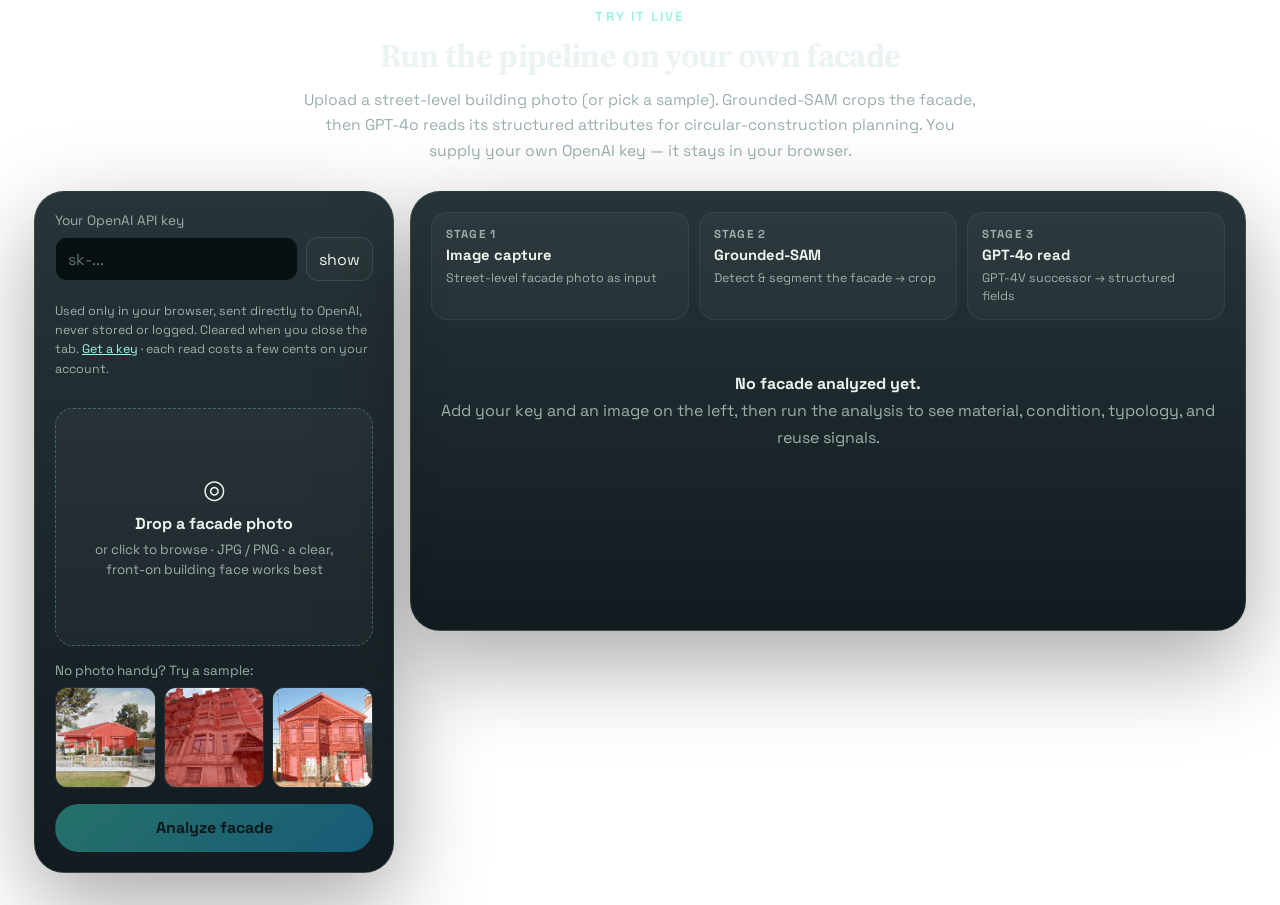
==== demo.html @ 01114e00 "Add files via upload" ====
<!DOCTYPE html>
<html lang="en">
<head>
<meta charset="UTF-8" />
<meta name="viewport" content="width=device-width, initial-scale=1.0" />
<title>URBAN-AI · Live Demo</title>
<link rel="preconnect" href="https://fonts.googleapis.com" />
<link rel="preconnect" href="https://fonts.gstatic.com" crossorigin />
<link href="https://fonts.googleapis.com/css2?family=Space+Grotesk:wght@400;500;700&family=Source+Serif+4:opsz,wght@8..60,400;8..60,600&display=swap" rel="stylesheet" />
<style>
  :root {
    --bg:#071114; --panel:rgba(10,24,29,0.88); --panel-strong:rgba(8,18,22,0.96);
    --ink:#ecf4ef; --muted:#9ab0aa; --line:rgba(178,223,212,0.14);
    --accent:#3dd6c1; --accent-strong:#9cf3e2; --accent-warm:#f3a65a;
    --shadow:0 32px 90px rgba(0,0,0,0.34); --radius-lg:30px; --radius-md:18px; --radius-sm:12px;
  }
  *{box-sizing:border-box;} html,body{margin:0;}
  body{font-family:"Space Grotesk",sans-serif;color:var(--ink);background:transparent;}
  img{display:block;max-width:100%;}
  .demo-section{width:min(1320px,calc(100vw - 32px));margin:0 auto;padding:8px 18px 32px;}
  .section-heading{margin-bottom:22px;text-align:center;}
  .eyebrow{margin:0 0 14px;color:var(--accent-strong);font-size:.82rem;font-weight:700;letter-spacing:.16em;text-transform:uppercase;}
  .section-heading h2{margin:0;font-family:"Source Serif 4",serif;font-size:clamp(1.9rem,2.6vw,3.2rem);line-height:1.04;letter-spacing:-.02em;}
  .section-sub{max-width:680px;margin:14px auto 0;color:var(--muted);line-height:1.65;font-size:.98rem;}
  .demo-layout{display:grid;grid-template-columns:360px minmax(0,1fr);gap:16px;margin-top:26px;align-items:start;}
  .card{background:linear-gradient(180deg,var(--panel),var(--panel-strong));border-radius:var(--radius-lg);border:1px solid var(--line);box-shadow:var(--shadow);padding:20px;}
  .key-block{display:grid;gap:8px;}
  .key-row{display:flex;gap:8px;}
  .key-block label{font-size:.85rem;color:var(--muted);}
  .key-block input{flex:1;min-height:44px;border-radius:var(--radius-sm);border:1px solid rgba(156,243,226,.14);background:rgba(4,12,15,.88);color:var(--ink);padding:0 12px;font:inherit;}
  .key-block input::placeholder{color:rgba(154,176,170,.6);}
  .key-block .reveal{min-height:44px;padding:0 12px;border-radius:var(--radius-sm);cursor:pointer;border:1px solid var(--line);background:rgba(255,255,255,.02);color:var(--ink);font:inherit;}
  .key-note{font-size:.78rem;color:var(--muted);line-height:1.55;}
  .key-note a{color:var(--accent-strong);}
  .dropzone{position:relative;border:1.5px dashed rgba(156,243,226,.28);border-radius:var(--radius-md);background:rgba(255,255,255,.03);aspect-ratio:4/3;display:grid;place-items:center;text-align:center;cursor:pointer;overflow:hidden;transition:border-color .2s,background .2s;}
  .dropzone:hover,.dropzone.drag{border-color:var(--accent);background:rgba(61,214,193,.06);}
  .dropzone .dz-inner{padding:22px;pointer-events:none;}
  .dropzone .dz-icon{font-size:1.6rem;}
  .dropzone .dz-title{margin-top:8px;font-weight:700;}
  .dropzone .dz-hint{margin-top:6px;color:var(--muted);font-size:.84rem;line-height:1.5;}
  .dropzone img.preview{position:absolute;inset:0;width:100%;height:100%;object-fit:contain;background:rgba(4,12,15,.5);}
  .scan{position:absolute;inset:0;pointer-events:none;opacity:0;background:linear-gradient(180deg,transparent 0%,rgba(61,214,193,0) 45%,rgba(61,214,193,.35) 50%,rgba(61,214,193,0) 55%,transparent 100%);background-size:100% 220%;}
  .dropzone.scanning .scan{opacity:1;animation:sweep 1.1s linear infinite;}
  @keyframes sweep{from{background-position:0 -110%;}to{background-position:0 110%;}}
  .crop-badge{position:absolute;left:10px;bottom:10px;padding:4px 10px;border-radius:999px;background:rgba(4,12,15,.82);border:1px solid var(--line);font-size:.72rem;letter-spacing:.06em;text-transform:uppercase;color:var(--accent-strong);}
  .input-card{display:grid;gap:16px;align-content:start;}
  .samples{display:grid;gap:8px;}
  .samples .lbl{font-size:.84rem;color:var(--muted);}
  .sample-rail{display:grid;grid-template-columns:repeat(3,1fr);gap:8px;}
  .sample-rail button{padding:0;border:1px solid var(--line);border-radius:var(--radius-sm);background:rgba(4,12,15,.6);cursor:pointer;overflow:hidden;aspect-ratio:1/1;transition:border-color .18s,transform .18s;}
  .sample-rail button:hover{border-color:var(--accent);transform:translateY(-2px);}
  .sample-rail img{width:100%;height:100%;object-fit:cover;}
  .button{display:inline-flex;align-items:center;justify-content:center;min-height:48px;padding:0 18px;border-radius:999px;font:inherit;font-weight:700;cursor:pointer;border:1px solid transparent;width:100%;}
  .button.primary{background:linear-gradient(135deg,var(--accent),#1ea7e1);color:#041014;box-shadow:0 16px 40px rgba(61,214,193,.22);}
  .button.primary:disabled{opacity:.45;cursor:not-allowed;box-shadow:none;}
  .result-card{min-height:440px;display:grid;gap:20px;align-content:start;}
  .pipeline{display:grid;grid-template-columns:repeat(3,1fr);gap:10px;}
  .stage{padding:14px;border-radius:16px;border:1px solid rgba(156,243,226,.08);background:rgba(255,255,255,.03);}
  .stage .num{font-size:.72rem;font-weight:700;letter-spacing:.1em;text-transform:uppercase;color:var(--muted);}
  .stage h4{margin:6px 0 4px;font-size:.92rem;line-height:1.2;}
  .stage p{margin:0;font-size:.78rem;color:var(--muted);line-height:1.45;}
  .stage.active{border-color:var(--accent);background:rgba(61,214,193,.08);}
  .stage.done .num{color:var(--accent-strong);}
  .placeholder{color:var(--muted);line-height:1.7;padding:30px 6px;text-align:center;}
  .placeholder strong{color:var(--ink);}
  .results-grid{display:grid;grid-template-columns:repeat(2,minmax(0,1fr));gap:14px;}
  .attr{padding:14px;border-radius:18px;border:1px solid rgba(156,243,226,.08);background:rgba(255,255,255,.03);}
  .attr.span2{grid-column:1 / -1;}
  .attr .tag{color:var(--muted);font-size:.78rem;font-weight:600;text-transform:uppercase;letter-spacing:.08em;}
  .attr .val{margin-top:8px;color:var(--accent-strong);font-size:1.02rem;line-height:1.4;}
  .attr .ev{margin-top:6px;color:var(--muted);font-size:.82rem;line-height:1.5;}
  .caveat{font-size:.82rem;color:var(--muted);line-height:1.6;border-top:1px solid var(--line);padding-top:14px;}
  .caveat b{color:var(--accent-warm);font-weight:700;}
  .error{color:var(--accent-warm);line-height:1.6;}
  .spinner{width:16px;height:16px;border-radius:50%;border:2px solid rgba(156,243,226,.25);border-top-color:var(--accent-strong);display:inline-block;vertical-align:-3px;margin-right:8px;animation:spin .7s linear infinite;}
  @keyframes spin{to{transform:rotate(360deg);}}
  @media (max-width:880px){.demo-layout{grid-template-columns:1fr;}}
  @media (prefers-reduced-motion:reduce){.dropzone.scanning .scan{animation:none;}.spinner{animation-duration:2s;}}
</style>
</head>
<body>
  <section class="demo-section">
    <div class="section-heading">
      <p class="eyebrow">Try It Live</p>
      <h2>Run the pipeline on your own facade</h2>
      <p class="section-sub">Upload a street-level building photo (or pick a sample). Grounded-SAM crops the facade, then GPT-4o reads its structured attributes for circular-construction planning. You supply your own OpenAI key &mdash; it stays in your browser.</p>
    </div>
    <div class="demo-layout">
      <div class="card input-card">
        <div class="key-block">
          <label for="key">Your OpenAI API key</label>
          <div class="key-row">
            <input id="key" type="password" autocomplete="off" spellcheck="false" placeholder="sk-..." />
            <button class="reveal" id="reveal" type="button" title="Show / hide">show</button>
          </div>
          <p class="key-note">Used only in your browser, sent directly to OpenAI, never stored or logged. Cleared when you close the tab. <a href="https://platform.openai.com/api-keys" target="_blank" rel="noreferrer">Get a key</a> &middot; each read costs a few cents on your account.</p>
        </div>
        <div class="dropzone" id="dropzone">
          <input type="file" id="file" accept="image/*" hidden />
          <div class="scan"></div>
          <div class="dz-inner" id="dzInner">
            <div class="dz-icon">&#9678;</div>
            <div class="dz-title">Drop a facade photo</div>
            <div class="dz-hint">or click to browse &middot; JPG / PNG &middot; a clear, front-on building face works best</div>
          </div>
        </div>
        <div class="samples">
          <span class="lbl">No photo handy? Try a sample:</span>
          <div class="sample-rail" id="sampleRail"></div>
        </div>
        <button class="button primary" id="analyze" disabled>Analyze facade</button>
      </div>
      <div class="card result-card">
        <div class="pipeline" id="pipeline">
          <div class="stage" data-stage="0"><div class="num">Stage 1</div><h4>Image capture</h4><p>Street-level facade photo as input</p></div>
          <div class="stage" data-stage="1"><div class="num">Stage 2</div><h4>Grounded-SAM</h4><p>Detect &amp; segment the facade &rarr; crop</p></div>
          <div class="stage" data-stage="2"><div class="num">Stage 3</div><h4>GPT-4o read</h4><p>GPT-4V successor &rarr; structured fields</p></div>
        </div>
        <div id="output">
          <div class="placeholder"><strong>No facade analyzed yet.</strong><br />Add your key and an image on the left, then run the analysis to see material, condition, typology, and reuse signals.</div>
        </div>
      </div>
    </div>
  </section>
<script>
/* ===================== CONFIG ===================== */
// Your Hugging Face Space base URL (the Grounded-SAM cropper). Format:
//   https://<hf-username>-<space-name>.hf.space
// Leave as "" to skip segmentation and send the full frame to GPT.
const SPACE_URL = "";  // e.g. "https://raghudeepika-urban-ai-grounded-sam.hf.space"

// OpenAI endpoint. If visitors hit CORS, deploy worker.js and point this at it.
const OPENAI_ENDPOINT = "https://api.openai.com/v1/chat/completions";
const MODEL = "gpt-4o"; // GPT-4V successor; gpt-4-vision-preview was removed
/* ================================================= */

const els = {
  key:document.getElementById('key'), reveal:document.getElementById('reveal'),
  dropzone:document.getElementById('dropzone'), dzInner:document.getElementById('dzInner'),
  file:document.getElementById('file'), analyze:document.getElementById('analyze'),
  output:document.getElementById('output'), sampleRail:document.getElementById('sampleRail'),
  stages:[...document.querySelectorAll('.stage')],
};
let imageDataUrl = null;

[{city:'Melbourne',url:'https://raghudeepika.github.io/URBAN-AI/melbourne_1.png'},
 {city:'Zurich',url:'https://raghudeepika.github.io/URBAN-AI/zurich_1.png'},
 {city:'San Francisco',url:'https://raghudeepika.github.io/URBAN-AI/sf_1.png'}].forEach(s=>{
  const b=document.createElement('button'); b.title=s.city; b.type='button';
  b.innerHTML=`<img src="${s.url}" alt="${s.city} sample facade" crossorigin="anonymous" />`;
  b.onclick=()=>loadFromUrl(s.url); els.sampleRail.appendChild(b);
});

els.reveal.onclick=()=>{const show=els.key.type==='password';els.key.type=show?'text':'password';els.reveal.textContent=show?'hide':'show';};
els.dropzone.onclick=()=>els.file.click();
els.file.onchange=e=>{if(e.target.files[0])loadFromFile(e.target.files[0]);};
['dragenter','dragover'].forEach(t=>els.dropzone.addEventListener(t,e=>{e.preventDefault();els.dropzone.classList.add('drag');}));
['dragleave','drop'].forEach(t=>els.dropzone.addEventListener(t,e=>{e.preventDefault();els.dropzone.classList.remove('drag');}));
els.dropzone.addEventListener('drop',e=>{const f=e.dataTransfer.files[0];if(f)loadFromFile(f);});

function loadFromFile(file){const r=new FileReader();r.onload=()=>setImage(r.result);r.readAsDataURL(file);}
async function loadFromUrl(url){try{const blob=await(await fetch(url)).blob();const r=new FileReader();r.onload=()=>setImage(r.result);r.readAsDataURL(blob);}catch{showError("Couldn't load that sample image.");}}
function showImage(dataUrl,badge){
  els.dzInner.style.display='none';
  els.dropzone.querySelectorAll('img.preview,.crop-badge').forEach(n=>n.remove());
  const img=document.createElement('img');img.className='preview';img.src=dataUrl;els.dropzone.appendChild(img);
  if(badge){const b=document.createElement('div');b.className='crop-badge';b.textContent=badge;els.dropzone.appendChild(b);}
}
function setImage(dataUrl){
  if(!/^data:image\//.test(dataUrl)){showError('Unsupported image format.');return;}
  imageDataUrl=dataUrl; showImage(dataUrl);
  els.analyze.disabled=false; resetStages();
  els.output.innerHTML=`<div class="placeholder"><strong>Ready.</strong><br />Press &ldquo;Analyze facade&rdquo; to read this building.</div>`;
  postHeight();
}
function resetStages(){els.stages.forEach(s=>s.classList.remove('active','done'));}
function setStage(i,state){const s=els.stages[i];s.classList.remove('active','done');if(state)s.classList.add(state);}
function showError(msg){els.output.innerHTML=`<div class="error">${msg}</div>`;postHeight();}
function setStatus(msg){els.output.innerHTML=`<div class="placeholder"><span class="spinner"></span>${msg}</div>`;postHeight();}

// ---- Stage 2: Grounded-SAM crop via your HF Space ----
async function segmentFacade(dataUrl){
  if(!SPACE_URL) return null;                       // not configured -> caller uses full frame
  const ctrl=new AbortController();
  const t=setTimeout(()=>ctrl.abort(),120000);      // generous: cold Space can take a while
  try{
    const res=await fetch(SPACE_URL.replace(/\/$/,'')+"/crop",{
      method:"POST",headers:{"Content-Type":"application/json"},
      body:JSON.stringify({image:dataUrl,prompt:"building facade."}),signal:ctrl.signal});
    if(!res.ok) throw new Error("space "+res.status);
    const data=await res.json();
    if(!data.ok) throw new Error(data.msg||"no facade");
    return data;                                     // {crop, masked, box, score}
  } finally { clearTimeout(t); }
}

const PROMPT=`You are the facade-attribute reader from the URBAN-AI pipeline (street-view facade mapping for circular construction). The image is a cropped building facade. Return ONLY a JSON object with exactly these keys:
{
 "is_facade": boolean,
 "main_material": {"value": string, "evidence": string},
 "secondary_material": {"value": string, "evidence": string},
 "building_typology": {"value": string, "evidence": string},
 "architectural_style": {"value": string, "evidence": string},
 "facade_condition": {"value": string, "evidence": string},
 "roof_type": {"value": string, "evidence": string},
 "historical_value": {"value": string, "evidence": string},
 "estimated_era": {"value": string, "evidence": string},
 "reuse_potential": {"value": string, "evidence": string}
}
Rules: "value" is concise (1-6 words; reuse_potential value is High/Moderate/Low). "evidence" is one short clause citing what is visible. reuse_potential judges recoverability of facade materials for circular reuse. If the image is clearly not a building facade, set is_facade=false and other values to "n/a".`;

async function analyzeFacade(dataUrl,apiKey){
  const res=await fetch(OPENAI_ENDPOINT,{
    method:"POST",headers:{"Content-Type":"application/json","Authorization":`Bearer ${apiKey}`},
    body:JSON.stringify({model:MODEL,max_tokens:800,response_format:{type:"json_object"},
      messages:[{role:"user",content:[{type:"text",text:PROMPT},{type:"image_url",image_url:{url:dataUrl}}]}]})});
  if(!res.ok){let d='';try{d=(await res.json())?.error?.message||'';}catch{}const e=new Error(d);e.status=res.status;throw e;}
  const data=await res.json();
  return JSON.parse(data.choices?.[0]?.message?.content||"");
}

els.analyze.onclick=async()=>{
  const key=els.key.value.trim();
  if(!key){showError("Add your OpenAI API key above first.");els.key.focus();return;}
  if(!imageDataUrl){showError("Add a facade image first.");return;}
  els.analyze.disabled=true; resetStages();

  // Stage 1
  setStage(0,'done');
  // Stage 2 — Grounded-SAM
  setStage(1,'active');
  let gptInput=imageDataUrl, segNote="";
  if(SPACE_URL){
    setStatus("Detecting &amp; segmenting the facade&hellip; first run can take ~40s while the Space wakes.");
    els.dropzone.classList.add('scanning');
    try{
      const seg=await segmentFacade(imageDataUrl);
      if(seg){ gptInput=seg.crop; showImage(seg.masked,"Grounded-SAM crop"); }
    }catch(e){
      segNote=" Segmentation was skipped ("+(e.name==='AbortError'?'Space timed out':'Space unavailable')+"); the full image was read instead.";
    }finally{ els.dropzone.classList.remove('scanning'); }
  }else{
    els.dropzone.classList.add('scanning'); await new Promise(r=>setTimeout(r,800)); els.dropzone.classList.remove('scanning');
    segNote=" Segmentation Space not configured; the full image was read.";
  }
  setStage(1,'done');
  // Stage 3 — GPT
  setStage(2,'active'); setStatus("Reading facade with "+MODEL+"&hellip;");
  try{
    const r=await analyzeFacade(gptInput,key);
    setStage(2,'done'); render(r,segNote);
  }catch(e){
    let msg;
    if(e.status===401)msg="That key was rejected (401). Check it's a valid OpenAI key.";
    else if(e.status===429)msg="Rate limit or no quota on this key (429). Add billing or slow down, then retry.";
    else if(e.status===403||e.status===404)msg="This key can't access "+MODEL+". Confirm GPT-4o access on the account.";
    else if(e instanceof TypeError)msg="Network/CORS blocked the OpenAI call. If this persists, the page needs the Cloudflare Worker proxy (see deploy notes).";
    else if(e instanceof SyntaxError)msg="The model didn't return clean JSON. Try another image or re-run.";
    else msg="Analysis failed"+(e.message?`: ${e.message}`:".")+" Try again.";
    showError(msg);
  }finally{ els.analyze.disabled=false; }
};

function render(r,segNote){
  if(r.is_facade===false){showError("That doesn't look like a building facade. Try a front-on street-level photo of a building.");return;}
  const field=(tag,obj,span)=>{
    if(!obj||!obj.value||obj.value==='n/a')return'';
    return `<div class="attr${span?' span2':''}"><div class="tag">${tag}</div><div class="val">${esc(obj.value)}</div>${obj.evidence?`<div class="ev">${esc(obj.evidence)}</div>`:''}</div>`;
  };
  els.output.innerHTML=`
    <div class="results-grid">
      ${field('Main Facade Material',r.main_material)}
      ${field('Secondary Material',r.secondary_material)}
      ${field('Building Typology',r.building_typology)}
      ${field('Architectural Style',r.architectural_style)}
      ${field('Facade Condition',r.facade_condition)}
      ${field('Roof Type',r.roof_type)}
      ${field('Estimated Era',r.estimated_era)}
      ${field('Reuse / Recovery Potential',r.reuse_potential)}
      ${field('Historical Value Indicators',r.historical_value,true)}
    </div>
    <div class="caveat"><b>Demo note.</b> A single live ${MODEL} read, not the paper's human-validated results (9,056 validated outputs across 6 cities).${esc(segNote||"")}</div>`;
  postHeight();
}
function esc(s){return String(s).replace(/[&<>"]/g,c=>({'&':'&amp;','<':'&lt;','>':'&gt;','"':'&quot;'}[c]));}
function postHeight(){try{parent.postMessage({type:'urbanai-demo-height',height:document.body.scrollHeight},'*');}catch{}}
window.addEventListener('load',postHeight);
if(window.ResizeObserver)new ResizeObserver(postHeight).observe(document.body);
</script>
</body>
</html>
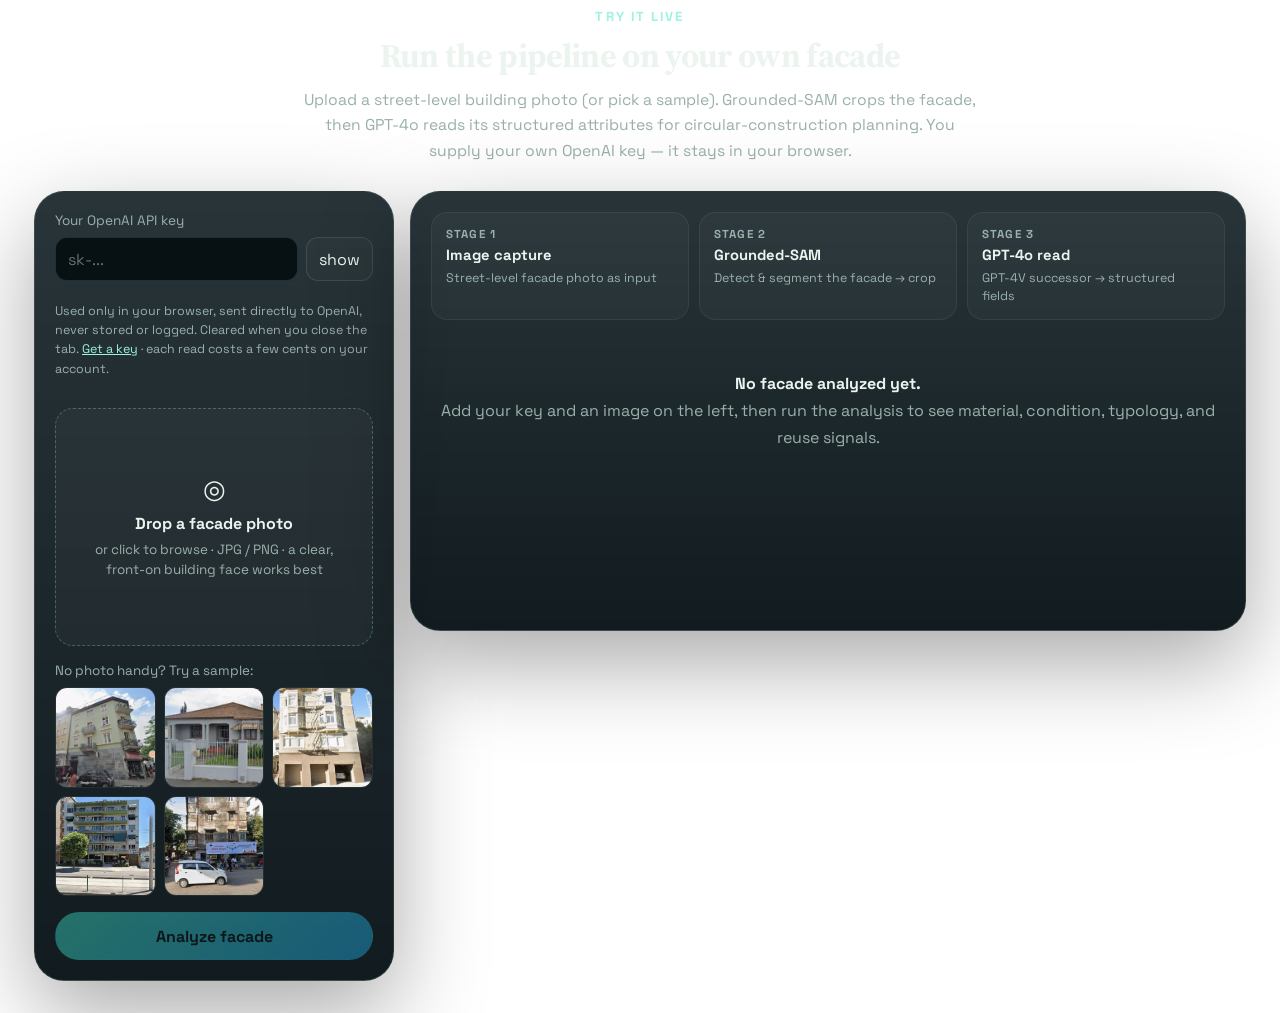
==== commit 5c8a631f: "Replace city images with building images" ====
--- a/demo.html
+++ b/demo.html
@@ -127,7 +127,7 @@
 // Your Hugging Face Space base URL (the Grounded-SAM cropper). Format:
 //   https://<hf-username>-<space-name>.hf.space
 // Leave as "" to skip segmentation and send the full frame to GPT.
-const SPACE_URL = "";  // e.g. "https://raghudeepika-urban-ai-grounded-sam.hf.space"
+const SPACE_URL = "https://dee119-urban-ai-grounded-sam.hf.space";  // e.g. "https://raghudeepika-urban-ai-grounded-sam.hf.space"
 
 // OpenAI endpoint. If visitors hit CORS, deploy worker.js and point this at it.
 const OPENAI_ENDPOINT = "https://api.openai.com/v1/chat/completions";
@@ -143,9 +143,11 @@
 };
 let imageDataUrl = null;
 
-[{city:'Melbourne',url:'https://raghudeepika.github.io/URBAN-AI/melbourne_1.png'},
- {city:'Zurich',url:'https://raghudeepika.github.io/URBAN-AI/zurich_1.png'},
- {city:'San Francisco',url:'https://raghudeepika.github.io/URBAN-AI/sf_1.png'}].forEach(s=>{
+[{city:'Building 1',url:'./building1.png'},
+ {city:'Building 2',url:'./building2.png'},
+ {city:'Building 3',url:'./building3.png'},
+ {city:'Building 4',url:'./building4.png'},
+ {city:'Building 5',url:'./building5.png'}].forEach(s=>{
   const b=document.createElement('button'); b.title=s.city; b.type='button';
   b.innerHTML=`<img src="${s.url}" alt="${s.city} sample facade" crossorigin="anonymous" />`;
   b.onclick=()=>loadFromUrl(s.url); els.sampleRail.appendChild(b);
